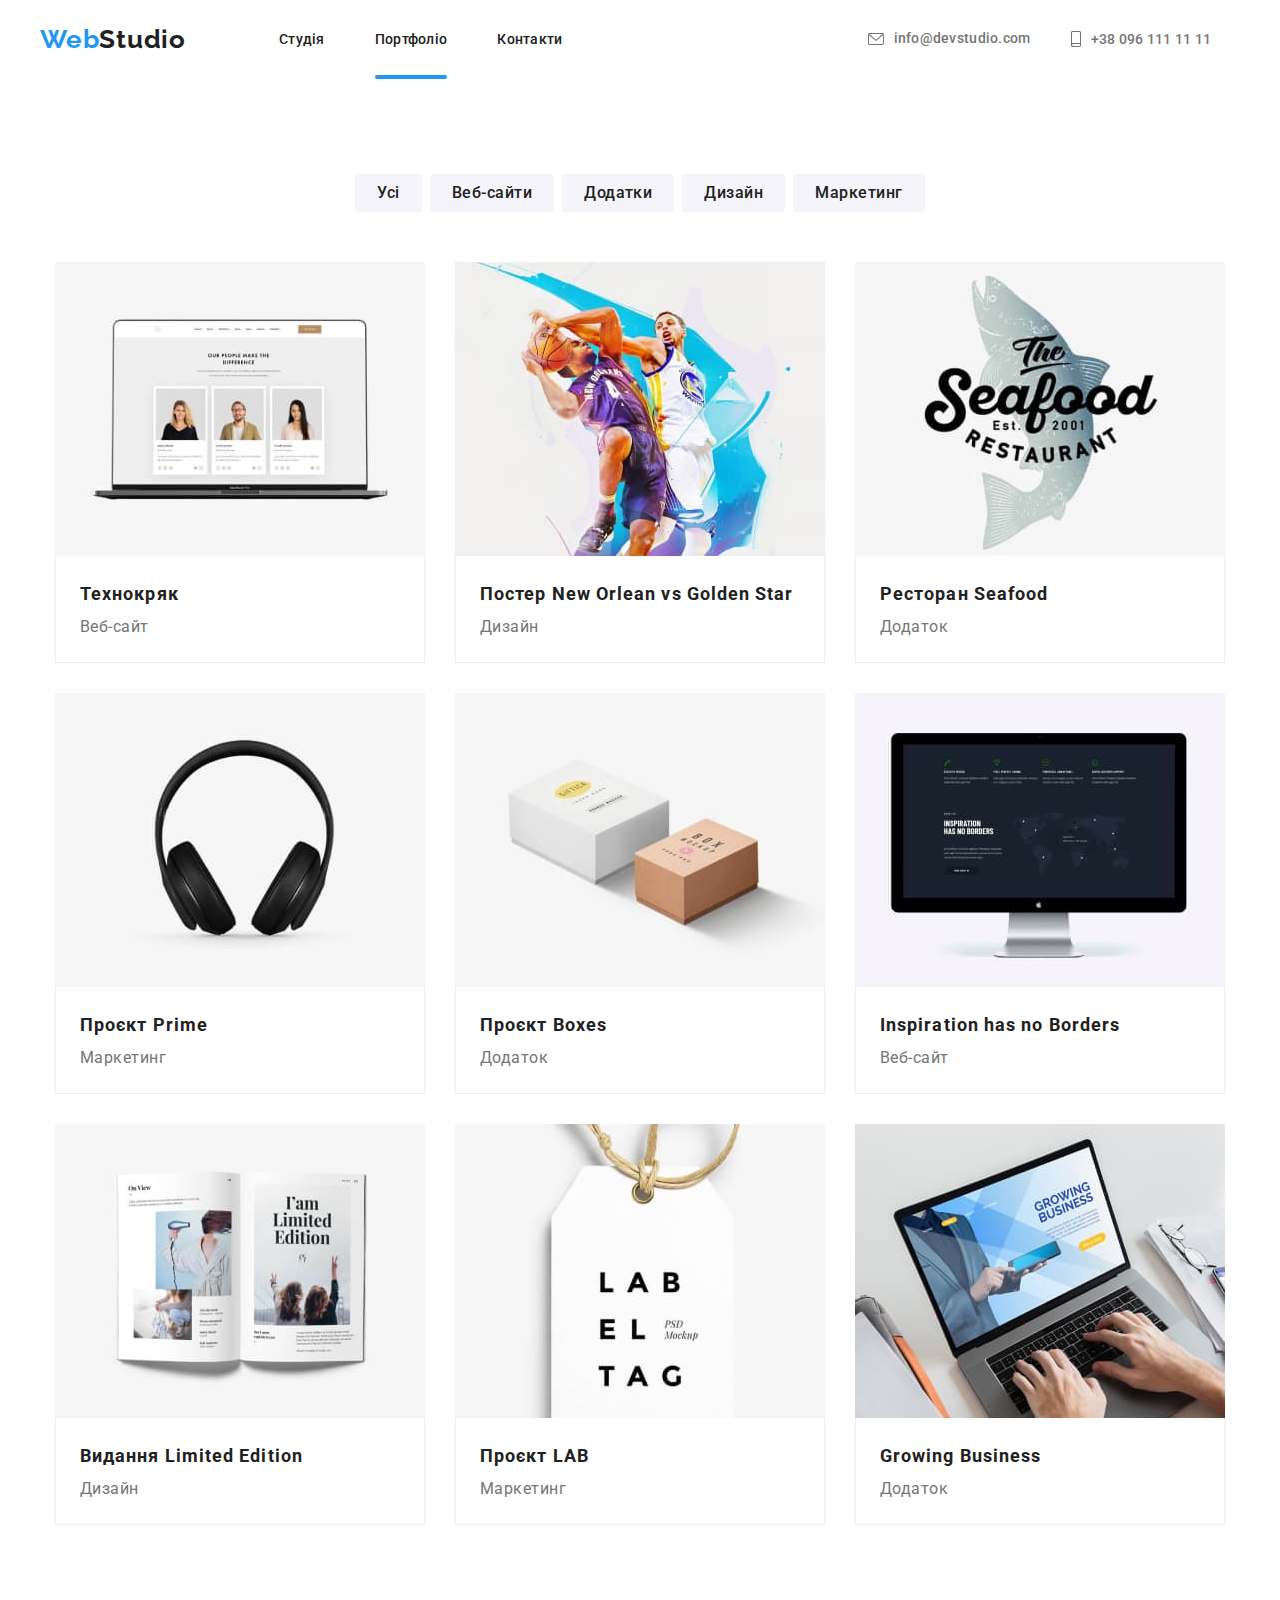
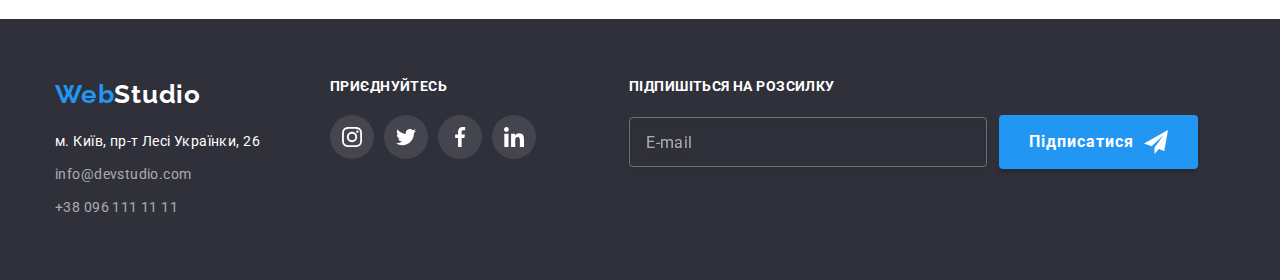
==== portfolio.html @ 7c581000 "initial commit" ====
<!DOCTYPE html>
<html lang="uk">
<head>
    <meta charset="UTF-8">
    <meta http-equiv="X-UA-Compatible" content="IE=edge">
    <meta name="viewport" content="width=device-width, initial-scale=1.0">
    <link rel="preconnect" href="https://fonts.googleapis.com">
    <link rel="preconnect" href="https://fonts.gstatic.com" crossorigin>
    <link href="https://fonts.googleapis.com/css2?family=Raleway:wght@700&family=Roboto:wght@400;500;700;900&display=swap" rel="stylesheet">
    <title>Portfolio</title>
    <link rel="stylesheet" href="https://cdnjs.cloudflare.com/ajax/libs/modern-normalize/1.1.0/modern-normalize.min.css">
    <link rel="stylesheet" href="./css/main.min.css"></head>
</head>
<body>
<header class="header">
    <div class="container header-container">
        <a class="logo header-blue-logo" lang="en" href="./index.html">Web<span
                class="header-black-logo">Studio</span></a>
        <div class="full-menu">
            <nav class="navigation">
                <ul class="navigation-list">
                    <li class="item"><a class="nav-link" href="./index.html">Студія</a></li>
                    <li class="item"><a class="nav-link current" href="portfolio.html">Портфоліо</a></li>
                    <li class="item"><a class="nav-link" href="#">Контакти</a></li>
                </ul>
            </nav>
            <ul class="header-adress">
                <li class="item">
                    <a class="adress-link" href="mailto:info@devstudio.com">
                        <svg class="icon" width="16" height="12">
                            <use href="./images/icons.svg#icon-envelope"></use>
                        </svg>
                        info@devstudio.com
                    </a>
                </li>
                <li class="item">
                    <a class="adress-link" href="tel:+380961111111">
                        <svg class="icon" width="10" height="16">
                            <use href="./images/icons.svg#icon-smartphone"></use>
                        </svg>
                        +38 096 111 11 11
                    </a>
                </li>
            </ul>
        </div>
        <button type="button" class="menu-open" data-menu-open>
            <svg class="menu-icon" width="40" height="40">
                <use class="icon-menu" href="./images/icons.svg#icon-menu-open"></use>
            </svg>
        </button>
    </div>
    <div class="mobile-menu is-hidden" data-menu>
        <div class="mob-container">
            <div class="mob-menu-top">
                <button type="button" class="menu-close" data-menu-close>
                    <svg class="menu-icon" width="40" height="40">
                        <use class="icon-menu" href="./images/icons.svg#icon-menu-close"></use>
                    </svg>
                </button>
                <ul class="mob-navigation-list">
                    <li class="item"><a class="mob-nav-link" href="./index.html">Студія</a></li>
                    <li class="item"><a class="mob-nav-link" href="portfolio.html">Портфоліо</a></li>
                    <li class="item"><a class="mob-nav-link" href="#">Контакти</a></li>
                </ul>
            </div>
            <div class="mob-menu-bottom">
                <ul class="mob-header-adress">
                    <li class="item">
                        <a class="mob-adress-link" href="mailto:info@devstudio.com">
                            info@devstudio.com
                        </a>
                    </li>
                    <li class="item">
                        <a class="mob-adress-link tel" href="tel:+380961111111">
                            +38 096 111 11 11
                        </a>
                    </li>
                </ul>
                <ul class="mob-soc-list">
                    <li class="soc-list-item">
                        <a class="soc-link instagram" href="">Instagram</a>
                    </li>
                    <li class="soc-list-item">
                        <a class="soc-link" href="">Twitter</a>
                    </li>
                    <li class="soc-list-item">
                        <a class="soc-link" href="">Facebook</a>
                    </li>
                    <li class="soc-list-item">
                        <a class="soc-link linkedin" href="">LinkedIn</a>
                    </li>
                </ul>
            </div>
        </div>
    </div>
</header>
    <main>
<section class="section projects">
    <div class="container">
    <h1 hidden>Наші проекти</h1>
    <ul class="filter">
        <li class="item"><button class="filter-button" type="button">Усі</button></li>
        <li class="item"><button class="filter-button" type="button">Веб-сайти</button></li>
        <li class="item"><button class="filter-button" type="button">Додатки</button></li>
        <li class="item"><button class="filter-button" type="button">Дизайн</button></li>
        <li class="item"><button class="filter-button" type="button">Маркетинг</button></li>
    </ul>
    <ul class="project-list">
        <li class="item">
            <a href="#" class="project-link">
                    <div class="portfolio-thumb">
                        <img class="project-photo" src="./images/tehnokryak.jpg" alt="зображення ноутбука з проектом" width="370">
                        <p class="overlay">Ресурс пропонує комплексні пропозиції з різним рівнем функціоналу та сервісів.
                        Все це дозволить відвідувачу отримати вичерпні відомості про компанію чи приватну особу.</p>
                    </div>
                <div class="description">
                    <h2 class="project-title">Технокряк</h2>
                    <p class="project-type">Веб-сайт</p>
                </div>
            </a>
        </li>
        <li class="item">
            <a href="#" class="project-link">
                <div class="portfolio-thumb">
                    <img class="project-photo" src="./images/poster.jpg" alt="зображення баскетболістів" width="370">
                    <p class="overlay">Ресурс пропонує комплексні пропозиції з різним рівнем функціоналу та сервісів.
                        Все це дозволить відвідувачу отримати вичерпні відомості про компанію чи приватну особу.</p>
                </div>
                <div class="description">
                    <h2 class="project-title">Постер New Orlean vs Golden Star</h2>
                    <p class="project-type">Дизайн</p>
                </div>
            </a>
        </li>
        <li class="item">
            <a href="#" class="project-link">
                <div class="portfolio-thumb">
                    <img class="project-photo" src="./images/restaurant.jpg" alt="постер ресторану" width="370">
                    <p class="overlay">Ресурс пропонує комплексні пропозиції з різним рівнем функціоналу та сервісів.
                        Все це дозволить відвідувачу отримати вичерпні відомості про компанію чи приватну особу.</p>
                </div>
                <div class="description">
                    <h2 class="project-title">Ресторан Seafood</h2>
                    <p class="project-type">Додаток</p>
                </div>
            </a>
        </li>
        <li class="item">
            <a href="#" class="project-link">
                <div class="portfolio-thumb">
                    <img class="project-photo" src="./images/project-prime.jpg" alt="зображення навушників" width="370">
                    <p class="overlay">Ресурс пропонує комплексні пропозиції з різним рівнем функціоналу та сервісів.
                        Все це дозволить відвідувачу отримати вичерпні відомості про компанію чи приватну особу.</p>
                </div>
                <div class="description">
                    <h2 class="project-title">Проєкт Prime</h2>
                    <p class="project-type">Маркетинг</p>
                </div>
            </a>
        </li>
        <li class="item">
            <a href="#" class="project-link">
                <div class="portfolio-thumb">
                    <img class="project-photo" src="./images/project-boxes.jpg" alt="зображення двох коробок" width="370">
                    <p class="overlay">Ресурс пропонує комплексні пропозиції з різним рівнем функціоналу та сервісів.
                        Все це дозволить відвідувачу отримати вичерпні відомості про компанію чи приватну особу.</p>
                  </div>
                <div class="description">
                    <h2 class="project-title">Проєкт Boxes</h2>
                    <p class="project-type">Додаток</p>
                </div>
            </a>
        </li>
        <li class="item">
            <a href="#" class="project-link">
                <div class="portfolio-thumb">
                    <img class="project-photo" src="./images/inspiration.jpg" alt="зображення екрану компьютера" width="370">
                    <p class="overlay">Ресурс пропонує комплексні пропозиції з різним рівнем функціоналу та сервісів.
                        Все це дозволить відвідувачу отримати вичерпні відомості про компанію чи приватну особу.</p>
                  </div>
                <div class="description">
                    <h2 class="project-title">Inspiration has no Borders</h2>
                    <p class="project-type">Веб-сайт</p>
                </div>
            </a>
        </li>
        <li class="item">
            <a href="#" class="project-link">
                <div class="portfolio-thumb">
                    <img class="project-photo" src="./images/limited-edition.jpg" alt="зображення розгорнутого журналу" width="370">
                    <p class="overlay">Ресурс пропонує комплексні пропозиції з різним рівнем функціоналу та сервісів.
                        Все це дозволить відвідувачу отримати вичерпні відомості про компанію чи приватну особу.</p>
                  </div>
                <div class="description">
                    <h2 class="project-title">Видання Limited Edition</h2>
                    <p class="project-type">Дизайн</p>
                </div>
            </a>
        </li>
        <li class="item">
            <a href="#" class="project-link">
                <div class="portfolio-thumb">
                     <img class="project-photo" src="./images/project-lab.jpg" alt="зображення логотипу проекту" width="370">
                    <p class="overlay">Ресурс пропонує комплексні пропозиції з різним рівнем функціоналу та сервісів.
                        Все це дозволить відвідувачу отримати вичерпні відомості про компанію чи приватну особу.</p>
                  </div>
                <div class="description">
                    <h2 class="project-title">Проєкт LAB</h2>
                    <p class="project-type">Маркетинг</p>
                </div>
            </a>
        </li>
        <li class="item">
            <a href="#" class="project-link">
                <div class="portfolio-thumb">
                    <img class="project-photo" src="./images/business.jpg" alt="зображення відкритого ноутбука" width="370">
                    <p class="overlay">Ресурс пропонує комплексні пропозиції з різним рівнем функціоналу та сервісів.
                        Все це дозволить відвідувачу отримати вичерпні відомості про компанію чи приватну особу.</p>
                  </div>
                <div class="description">
                    <h2 class="project-title">Growing Business</h2>
                    <p class="project-type">Додаток</p>
                </div>
            </a>
        </li>
    </ul>
</section>
    </main>
    <footer class="footer">
        <div class="container footer-container">
            <div class="tablet-container">
                <div class="adress">
                    <a class="logo footer-blue-logo" lang="en" href="./index.html">Web<span
                            class="footer-black-logo">Studio</span></a>
                    <address>
                        <ul class="footer-adress">
                            <li class="item"><a class="location" href="https://goo.gl/maps/H59a2wNS6eCXU6x1A" target="_blank">м.
                                Київ, пр-т Лесі Українки, 26</a></li>
                            <li class="item"><a class="mail" href="mailto:info@devstudio.com">info@devstudio.com</a></li>
                            <li class="item"><a class="phone" href="tel:+380961111111">+38 096 111 11 11</a></li>
                        </ul>
                    </address>
                </div>
                <div class="footer-social-links">
                    <p class="join">ПРИЄДНУЙТЕСЬ</p>
                    <ul class="social-links-list">
                        <li class="social-link">
                            <a class="footer-item" href="#" target="_blank">
                                <svg class="icon" width="20" height="20">
                                    <use href="./images/icons.svg#icon-instagram"></use>
                                </svg>
                            </a>
                        </li>
                        <li class="social-link">
                            <a class="footer-item" href="#" target="_blank">
                                <svg class="icon" width="20" height="20">
                                    <use href="./images/icons.svg#icon-twitter"></use>
                                </svg>
                            </a>
                        </li>
                        <li class="social-link">
                            <a class="footer-item" href="#" target="_blank">
                                <svg class="icon" width="20" height="20">
                                    <use href="./images/icons.svg#icon-facebook"></use>
                                </svg>
                            </a>
                        </li>
                        <li class="social-link">
                            <a class="footer-item" href="#" target="_blank">
                                <svg class="icon" width="20" height="20">
                                    <use href="./images/icons.svg#icon-linkedin"></use>
                                </svg>
                            </a>
                        </li>
                    </ul>
                </div>
            </div>
            <div class="subscription">
                <p class="subscription-title">Підпишіться на розсилку</p>
                <form class="subscription-form">
                    <label>
                        <input
                                class="subscription-input"
                                type="email"
                                name="subscription-input"
                                placeholder="E-mail"
                                required
                        >
                    </label>
                    <button class="subscription-button" type="submit">Підписатися
                        <svg class="subscription-icon" width="24" height="24">
                            <use href="./images/icons.svg#icon-send"></use>
                        </svg>
                    </button>
                </form>
            </div>
        </div>
    </footer>
<script src="./js/menu.js"></script>
</body>
</html>
---- css/main.min.css ----
*,
*::before,
*::after {
  box-sizing: border-box; }

.section {
  padding-top: 94px;
  padding-bottom: 94px; }

body {
  font-size: 14px;
  font-family: 'Roboto', sans-serif;
  font-style: normal;
  color: var(--main-color); }

.no-scroll {
  overflow: hidden; }

.container {
  width: 100%;
  padding-left: 15px;
  padding-right: 15px;
  margin: 0 auto; }
  @media screen and (min-width: 480px) {
    .container {
      max-width: 480px; } }
  @media screen and (min-width: 768px) {
    .container {
      max-width: 768px; } }
  @media screen and (min-width: 1200px) {
    .container {
      max-width: 1200px; } }

h1,
h2,
h3,
h4,
h5,
h6,
p,
ul {
  margin: 0;
  padding: 0; }

ul {
  list-style: none; }

img {
  display: block;
  max-width: 100%;
  height: auto;
  width: 100%; }

:root {
  --brand-color: #2196F3;
  --main-color: #212121;
  --main-background: #F5F5F5;
  --secondary-background: #F5F4FA;
  --background-color: #2F303A;
  --secondary-color:#FFFFFF;
  --secondary-text-color: #757575;
  --shadow-color: rgba(255, 255, 255, 0.6);
  --border-color: #EEEEEE;
  --portfolio-border: #ECECEC;
  --client-color: #AFB1B8; }

.visually-hidden {
  position: absolute;
  white-space: nowrap;
  width: 1px;
  height: 1px;
  overflow: hidden;
  border: 0;
  padding: 0;
  clip: rect(0 0 0 0);
  clip-path: inset(50%);
  margin: -1px; }

.is-hidden {
  opacity: 0;
  visibility: hidden;
  pointer-events: none; }

.header {
  background-color: var(--secondary-color); }

.header-container {
  display: flex;
  align-items: center;
  padding: 0; }

.current {
  color: var(--brand-color);
  position: relative; }
  .current::after {
    content: '';
    display: flex;
    width: 100%;
    height: 4px;
    top: 76px;
    background: var(--brand-color);
    border-radius: 2px;
    position: absolute;
    bottom: 0; }

.nav-link:active,
.nav-link:hover,
.nav-link:focus {
  color: var(--brand-color); }

.nav-link,
.adress-link {
  padding-top: 32px;
  padding-bottom: 32px; }

.full-menu {
  display: none; }
  @media screen and (min-width: 768px) {
    .full-menu {
      display: flex; } }

.logo {
  display: block;
  padding-top: 24px;
  padding-bottom: 25px;
  font-family: 'Raleway', sans-serif;
  font-weight: 700;
  font-size: 24px;
  line-height: 1.19;
  letter-spacing: 0.03em;
  text-decoration: none; }
  @media screen and (max-width: 767px) {
    .logo {
      margin-left: 15px; } }
  @media screen and (min-width: 1200px) {
    .logo {
      font-size: 26px; } }

.header-blue-logo {
  color: var(--brand-color); }

.header-black-logo {
  color: var(--main-color); }

.navigation {
  display: flex;
  align-items: center; }

.navigation-list,
.header-adress {
  display: flex; }

.navigation-list {
  gap: 50px;
  margin-left: 88px;
  margin-right: 90px; }
  @media screen and (min-width: 1200px) {
    .navigation-list {
      margin-left: 93px;
      margin-right: 305px; } }

.nav-link {
  color: var(--main-color);
  font-weight: 500;
  font-size: 14px;
  line-height: 1.14;
  letter-spacing: 0.02em;
  text-decoration: none;
  cursor: pointer;
  transition: color 250ms cubic-bezier(0.4, 0, 0.2, 1); }

.header-adress {
  display: flex;
  margin-left: auto; }
  @media screen and (min-width: 768px) {
    .header-adress {
      flex-direction: column;
      gap: 10px;
      padding: 0; } }
  @media screen and (min-width: 1200px) {
    .header-adress {
      flex-direction: row;
      gap: 40px; } }

.adress-link {
  display: flex;
  align-items: center;
  padding: 0;
  text-decoration: none;
  color: var(--secondary-text-color);
  font-weight: 500;
  font-size: 12px;
  line-height: 1.14;
  letter-spacing: 0.02em;
  cursor: pointer;
  transition: color 250ms cubic-bezier(0.4, 0, 0.2, 1); }
  .adress-link:active, .adress-link:hover, .adress-link:focus {
    color: var(--brand-color); }
  @media screen and (min-width: 1200px) {
    .adress-link {
      font-size: 14px; } }

.adress-link .icon {
  margin-right: 10px;
  fill: currentColor;
  transition: fill 250ms cubic-bezier(0.4, 0, 0.2, 1); }

.adress-link:hover .icon,
.adress-link:focus .icon {
  fill: var(--brand-color); }

.mobile-menu {
  position: fixed;
  top: 0;
  z-index: 1;
  width: 100vw;
  height: 100vh;
  padding-top: 10px;
  padding-bottom: 10px;
  padding-left: 40px;
  background-color: var(--secondary-color); }
  @media screen and (min-width: 768px) {
    .mobile-menu {
      display: none; } }

.mob-container {
  height: 100%;
  display: flex;
  flex-direction: column;
  justify-content: space-between;
  overflow: auto; }

.menu-open {
  display: block;
  margin-left: auto;
  margin-right: 0;
  padding: 0;
  border: none;
  background-color: transparent; }
  @media screen and (min-width: 768px) {
    .menu-open {
      display: none; } }

.menu-close {
  display: block;
  margin-left: auto;
  margin-bottom: 8px;
  padding: 0;
  border: none;
  background-color: transparent; }

.menu-open:hover .menu-icon, .menu-open:focus .menu-icon {
  fill: var(--brand-color);
  cursor: pointer; }
.menu-close:hover .menu-icon, .menu-close:focus .menu-icon {
  fill: var(--brand-color);
  cursor: pointer; }

.mob-navigation-list {
  display: flex;
  flex-direction: column;
  gap: 32px;
  margin-bottom: 306px; }

.mob-nav-link {
  color: var(--main-color);
  font-weight: 500;
  font-size: 35px;
  line-height: 1.14;
  letter-spacing: 0.02em;
  text-decoration: none;
  cursor: pointer;
  transition: color 250ms cubic-bezier(0.4, 0, 0.2, 1); }
  @media screen and (min-width: 480px) {
    .mob-nav-link {
      font-size: 40px; } }
  .mob-nav-link:active, .mob-nav-link:hover, .mob-nav-link:focus {
    color: var(--brand-color); }

.mob-header-adress {
  display: flex;
  flex-direction: column;
  gap: 32px;
  margin-bottom: 64px; }

.mob-adress-link {
  text-decoration: none;
  color: var(--brand-color);
  font-weight: 500;
  font-size: 25px;
  line-height: 1.18;
  letter-spacing: 0.02em;
  cursor: pointer;
  transition: color 250ms cubic-bezier(0.4, 0, 0.2, 1); }
  @media screen and (min-width: 480px) {
    .mob-adress-link {
      font-size: 34px; } }

.tel {
  font-size: 20px;
  line-height: 1.16;
  color: var(--secondary-text-color); }
  @media screen and (min-width: 480px) {
    .tel {
      font-size: 24px; } }

.mob-soc-list {
  display: flex; }

.soc-link {
  text-decoration: none;
  border-right: 1px solid rgba(33, 33, 33, 0.2);
  padding: 0 10px;
  font-weight: 500;
  font-size: 12px;
  line-height: 1.22;
  letter-spacing: 0.02em;
  color: var(--brand-color); }
  @media screen and (min-width: 480px) {
    .soc-link {
      font-size: 12px; } }

.instagram {
  padding-left: 0; }

.linkedin {
  padding-right: 0;
  border-right: none; }

.hero {
  padding-top: 118px;
  padding-bottom: 118px;
  text-align: center;
  /* background-color: var(--background-color); */
  background-image: linear-gradient(to right, rgba(47, 48, 58, 0.4), rgba(47, 48, 58, 0.4)), url("../images/hero-mobile.jpg");
  background-repeat: no-repeat;
  background-size: cover; }
  @media (min-device-pixel-ratio: 2), (min-resolution: 192dpi), (min-resolution: 2dppx) {
    .hero {
      background-image: linear-gradient(to right, rgba(47, 48, 58, 0.4), rgba(47, 48, 58, 0.4)), url("../images/hero-mobile-2x.jpg"); } }
  @media (min-width: 480px) {
    .hero {
      background-image: linear-gradient(to right, rgba(47, 48, 58, 0.4), rgba(47, 48, 58, 0.4)), url("../images/hero-tab.jpg"); } }
  @media (min-width: 480px) and (min-device-pixel-ratio: 2), (min-width: 480px) and (min-resolution: 192dpi), (min-width: 480px) and (min-resolution: 2dppx) {
    .hero {
      background-image: linear-gradient(to right, rgba(47, 48, 58, 0.4), rgba(47, 48, 58, 0.4)), url("../images/hero-tab-2x.jpg"); } }

  @media (min-width: 768px) {
    .hero {
      background-image: linear-gradient(to right, rgba(47, 48, 58, 0.4), rgba(47, 48, 58, 0.4)), url("../images/hero-desctop.jpg"); } }
  @media (min-width: 768px) and (min-device-pixel-ratio: 2), (min-width: 768px) and (min-resolution: 192dpi), (min-width: 768px) and (min-resolution: 2dppx) {
    .hero {
      background-image: linear-gradient(to right, rgba(47, 48, 58, 0.4), rgba(47, 48, 58, 0.4)), url("../images/hero-desctop-2x.jpg"); } }

  @media (min-width: 1200px) {
    .hero {
      padding-top: 200px;
      padding-bottom: 200px; } }

.main-title {
  margin-bottom: 30px;
  color: var(--secondary-color);
  font-weight: 900;
  font-size: 26px;
  line-height: 1.62;
  text-align: center;
  letter-spacing: 0.06em;
  text-transform: uppercase; }
  @media (min-width: 1200px) {
    .main-title {
      padding-top: 200px;
      font-size: 44px;
      line-height: 1.36; } }

.br {
  display: none; }
  @media (min-width: 1200px) {
    .br {
      display: block; } }

.button {
  width: 200px;
  height: 50px;
  color: var(--secondary-color);
  font-family: inherit;
  font-style: normal;
  font-weight: 700;
  font-size: 16px;
  line-height: 1.88;
  background-color: var(--brand-color);
  border-radius: 4px;
  border: none;
  background-color: var(--brand-color);
  letter-spacing: 0.06em;
  text-align: center;
  cursor: pointer;
  transition: box-shadow 250ms cubic-bezier(0.4, 0, 0.2, 1); }
  .button:hover, .button:focus {
    box-shadow: 0px 4px 4px rgba(0, 0, 0, 0.15); }

.backdrop {
  position: fixed;
  top: 0;
  width: 100%;
  height: 100%;
  background-color: rgba(48, 48, 48, 0.563);
  transition: opacity 250ms cubic-bezier(0.4, 0, 0.2, 1), visibility 250ms cubic-bezier(0.4, 0, 0.2, 1); }

.modal {
  position: absolute;
  width: 100%;
  min-height: 581px;
  background-color: var(--secondary-color);
  border-radius: 5px;
  box-shadow: 0px 1px 3px rgba(0, 0, 0, 0.12), 0px 1px 1px rgba(0, 0, 0, 0.14), 0px 2px 1px rgba(0, 0, 0, 0.2);
  top: 50%;
  left: 50%;
  transform: translate(-50%, -50%) scale(1);
  transition: transform 250ms cubic-bezier(0.4, 0, 0.2, 1); }
  @media screen and (min-width: 480px) {
    .modal {
      max-width: 480px; } }
  @media screen and (min-width: 768px) {
    .modal {
      width: 476px;
      height: 581px; } }
  @media screen and (min-width: 1200px) {
    .modal {
      width: 528px; } }

.backdrop.is-hidden .modal {
  transform: translate(-50%, -50%) scale(2); }

.modal-close {
  position: absolute;
  right: 8px;
  top: 8px;
  width: 30px;
  height: 30px;
  background: var(--secondary-color);
  border: 1px solid rgba(0, 0, 0, 0.1);
  border-radius: 50%;
  display: flex;
  align-items: center;
  justify-content: center;
  background-color: transparent;
  cursor: pointer; }

.modal-close-icon {
  transition: fill 250ms cubic-bezier(0.4, 0, 0.2, 1); }
  .modal-close:hover .modal-close-icon, .modal-close:focus .modal-close-icon {
    fill: var(--brand-color); }

.modal-title {
  margin-top: 40px;
  margin-bottom: 12px;
  margin-right: 40px;
  margin-left: 40px;
  font-weight: 700;
  font-size: 19px;
  line-height: 1.15;
  text-align: center;
  letter-spacing: 0.03em;
  color: var(--main-color); }

.modal-form {
  display: flex;
  flex-direction: column;
  margin-right: 10px;
  margin-left: 10px; }
  @media screen and (min-width: 480px) {
    .modal-form {
      margin-right: 40px;
      margin-left: 40px; } }

.input-wrapper {
  position: relative;
  margin-bottom: 10px; }
  .input-wrapper:nth-of-type(4n) {
    margin-bottom: 20px; }

.modal-input {
  width: 100%;
  height: 40px;
  padding-left: 42px;
  border: 1px solid rgba(33, 33, 33, 0.2);
  border-radius: 4px;
  background-color: transparent;
  outline: transparent;
  cursor: pointer;
  transition: border-color 250ms cubic-bezier(0.4, 0, 0.2, 1); }
  .modal-input:focus, .modal-input:hover {
    border-color: var(--brand-color); }
  @media screen and (min-width: 480px) {
    .modal-input {
      max-width: 480px; } }
  @media screen and (min-width: 768px) {
    .modal-input {
      max-width: 768px; } }
  @media screen and (min-width: 1200px) {
    .modal-input {
      max-width: 1200px; } }

.modal-icon {
  position: absolute;
  left: 12px;
  top: 50%;
  transform: translateY(-50%);
  transition: fill 250ms cubic-bezier(0.4, 0, 0.2, 1); }
  .modal-input:focus + .modal-icon, .modal-input:hover + .modal-icon {
    fill: var(--brand-color); }

.modal-label {
  display: block;
  margin-bottom: 4px;
  font-weight: 400;
  font-size: 12px;
  line-height: 1.16;
  letter-spacing: 0.01em;
  color: var(--secondary-text-color); }

.modal-textarea {
  width: 100%;
  height: 120px;
  border: 1px solid rgba(33, 33, 33, 0.2);
  border-radius: 4px;
  resize: none;
  padding-top: 12px;
  padding-left: 16px;
  background-color: transparent;
  outline: transparent;
  cursor: pointer;
  transition: border-color 250ms cubic-bezier(0.4, 0, 0.2, 1); }
  .modal-textarea:focus, .modal-textarea:hover {
    border-color: var(--brand-color); }
  .modal-textarea::placeholder {
    font-weight: 400;
    font-size: 12px;
    line-height: 1.16;
    letter-spacing: 0.01em;
    color: rgba(117, 117, 117, 0.5); }
  @media screen and (min-width: 480px) {
    .modal-textarea {
      max-width: 480px; } }
  @media screen and (min-width: 768px) {
    .modal-textarea {
      max-width: 768px; } }
  @media screen and (min-width: 1200px) {
    .modal-textarea {
      max-width: 1200px; } }

.checkbox-text {
  display: flex;
  text-align: center;
  align-items: center;
  position: relative;
  font-weight: 400;
  font-size: 12px;
  line-height: 1.71;
  letter-spacing: 0.03em;
  color: var(--secondary-text-color); }
  @media screen and (min-width: 1200px) {
    .checkbox-text {
      font-size: 14px;
      width: 528px; } }

.policy {
  display: flex;
  text-align: center;
  margin-left: 3px;
  font-weight: 400;
  font-size: 12px;
  line-height: 1.71;
  letter-spacing: 0.03em;
  color: var(--brand-color); }
  @media screen and (min-width: 1200px) {
    .policy {
      font-size: 14px; } }

.check-icon {
  display: inline-block;
  width: 16px;
  height: 15px;
  margin-right: 8px;
  border: 2px solid var(--main-color);
  border-radius: 4px; }
  .checkbox:checked + .check-icon {
    border-color: transparent;
    background-color: var(--brand-color);
    background-image: url("../images/icon-check.svg");
    background-size: contain;
    background-position: center;
    background-origin: border-box; }

.submit-button {
  display: block;
  margin-top: 30px;
  margin-bottom: 40px;
  margin-left: auto;
  margin-right: auto;
  align-items: center;
  text-align: center;
  width: 200px;
  height: 50px;
  font-weight: 700;
  font-size: 16px;
  line-height: 1.88;
  letter-spacing: 0.06em;
  color: var(--secondary-color);
  background-color: var(--brand-color);
  border-color: transparent;
  border-radius: 4px;
  cursor: pointer;
  transition: box-shadow 250ms cubic-bezier(0.4, 0, 0.2, 1); }
  .submit-button:hover, .submit-button:focus {
    box-shadow: 0px 4px 4px rgba(0, 0, 0, 0.15); }

.benefits {
  padding-top: 60px;
  padding-bottom: 60px; }
  .benefits__list {
    display: flex;
    flex-direction: column;
    align-items: center;
    gap: 30px; }
    .benefits__list .benefits__item {
      width: 100%; }
      @media screen and (min-width: 768px) {
        .benefits__list .benefits__item {
          width: calc((100% - 30px) / 2); } }
    @media screen and (min-width: 768px) {
      .benefits__list {
        flex-direction: row;
        flex-wrap: wrap; } }
    @media screen and (min-width: 1200px) {
      .benefits__list {
        flex-wrap: nowrap; } }
  .benefits__picture {
    display: flex;
    margin-bottom: 30px;
    width: 100%;
    height: 120px;
    background-color: var(--secondary-background);
    align-items: center;
    justify-content: center; }
  .benefits__title {
    margin-bottom: 10px;
    font-weight: 700;
    font-size: 14px;
    line-height: 1.14;
    letter-spacing: 0.03em;
    text-transform: uppercase;
    text-align: center; }
    @media screen and (min-width: 768px) {
      .benefits__title {
        text-align: start; } }
  .benefits__text {
    line-height: 1.71;
    font-size: 14px;
    letter-spacing: 0.03em;
    color: var(--secondary-text-color); }
  @media screen and (min-width: 1200px) {
    .benefits {
      padding: 94px 0; } }

.work {
  display: none;
  padding-top: 0;
  padding-bottom: 94px; }
  .work__title {
    margin-bottom: 50px;
    font-weight: 700;
    font-size: 36px;
    line-height: 1.17;
    text-align: center;
    letter-spacing: 0.03em; }
  .work__list {
    display: flex;
    gap: 30px; }
  .work__thumb {
    position: relative; }
  .work__text {
    display: flex;
    align-items: center;
    justify-content: center;
    position: absolute;
    bottom: 0px;
    width: 100%;
    height: 70px;
    font-weight: 700;
    line-height: 1.14;
    letter-spacing: 0.03em;
    text-transform: uppercase;
    color: var(--secondary-color);
    background-color: rgba(47, 48, 58, 0.8); }
  @media screen and (min-width: 1200px) {
    .work {
      display: flex; } }

.team {
  background-color: var(--secondary-background);
  padding: 60px 0; }
  .team__title {
    margin-bottom: 30px;
    font-weight: 700;
    font-size: 28px;
    line-height: 1.17;
    text-align: center;
    letter-spacing: 0.03em; }
  .team__list {
    display: flex;
    gap: 30px;
    flex-direction: column; }
    @media screen and (min-width: 768px) {
      .team__list {
        flex-direction: row;
        flex-wrap: wrap; } }
    @media screen and (min-width: 1200px) {
      .team__list {
        flex-wrap: nowrap; } }
  .team__item {
    padding-bottom: 30px;
    width: 100%;
    background: var(--secondary-color);
    box-shadow: 0px 1px 3px rgba(0, 0, 0, 0.12), 0px 1px 1px rgba(0, 0, 0, 0.14), 0px 2px 1px rgba(0, 0, 0, 0.2);
    border-radius: 0px 0px 4px 4px;
    align-items: center; }
    @media screen and (min-width: 768px) {
      .team__item {
        width: calc((100% - 30px) / 2); } }
  .team__photo {
    width: 100%;
    height: auto; }
  .team__name {
    margin-top: 30px;
    text-align: center;
    font-weight: 500;
    font-size: 16px;
    line-height: 19px;
    letter-spacing: 0.03em; }
  .team__position {
    margin-top: 10px;
    font-size: 16px;
    line-height: 1.19;
    text-align: center;
    letter-spacing: 0.03em;
    color: var(--secondary-text-color); }
  .team__social-links-list {
    display: flex;
    margin-top: 16px;
    gap: 10px;
    justify-content: center; }
  .team__social-link {
    width: 44px;
    height: 44px;
    transition: background-color 250ms cubic-bezier(0.4, 0, 0.2, 1); }
    .team__social-link .team__social-link-item {
      display: flex;
      width: 100%;
      height: 100%;
      padding-bottom: 0;
      align-items: center;
      justify-content: center;
      border-radius: 50%;
      box-shadow: none;
      fill: var(--client-color);
      background-color: var(--secondary-color);
      transition: fill 250ms cubic-bezier(0.4, 0, 0.2, 1); }
      .team__social-link .team__social-link-item:hover, .team__social-link .team__social-link-item:focus {
        background-color: var(--brand-color);
        fill: var(--secondary-color); }
  @media screen and (min-width: 1200px) {
    .team {
      padding: 94px 0; } }

.clients {
  width: 100%;
  padding: 60px 0; }
  @media screen and (min-width: 1200px) {
    .clients {
      padding: 94px 0; } }

.clients-title {
  margin-bottom: 30px;
  font-weight: 700;
  font-size: 28px;
  line-height: 1.18;
  text-align: center;
  letter-spacing: 0.03em;
  color: var(--main-color); }
  @media screen and (min-width: 1200px) {
    .clients-title {
      font-size: 36px;
      margin-bottom: 50px; } }

.clients-list {
  display: flex;
  justify-content: center;
  gap: 30px;
  align-items: center;
  flex-wrap: wrap; }
  .clients-list .item {
    width: calc((100% - 30px) / 2);
    height: 92px; }
    @media screen and (min-width: 768px) {
      .clients-list .item {
        width: calc((100% - 30px) / 4); } }
  @media screen and (min-width: 1200px) {
    .clients-list {
      flex-wrap: nowrap; } }

.client-link {
  display: flex;
  width: 100%;
  height: 100%;
  border: 1px solid var(--client-color);
  border-radius: 4px;
  align-items: center;
  justify-content: center;
  fill: var(--client-color);
  transition: border 250ms cubic-bezier(0.4, 0, 0.2, 1); }
  @media screen and (min-width: 480px) {
    .client-link {
      max-width: 480px; } }
  @media screen and (min-width: 768px) {
    .client-link {
      max-width: 768px; } }
  .client-link .icon {
    transition: fill 250ms cubic-bezier(0.4, 0, 0.2, 1); }
  .client-link:hover, .client-link:focus {
    border: 1px solid var(--brand-color); }

.client-link:hover .icon, .client-link:focus .icon {
  fill: var(--brand-color); }

.portfolio-header {
  border: 1px solid var(--portfolio-border); }

.filter {
  display: flex;
  justify-content: center;
  margin-bottom: 50px;
  list-style: none; }
  .filter .item + .item {
    margin-left: 8px; }
  .filter-button {
    padding: 6px 22px;
    background-color: var(--secondary-background);
    font-family: 'Roboto', sans-serif;
    font-style: normal;
    font-weight: 500;
    font-size: 16px;
    line-height: 1.62;
    letter-spacing: 0.03em;
    text-align: center;
    color: var(--main-color);
    border-radius: 4px;
    border: none;
    cursor: pointer;
    transition: background-color 250ms cubic-bezier(0.4, 0, 0.2, 1), color 250ms cubic-bezier(0.4, 0, 0.2, 1), box-shadow 250ms cubic-bezier(0.4, 0, 0.2, 1); }
    .filter-button:active, .filter-button:hover, .filter-button:focus {
      background-color: var(--brand-color);
      color: var(--secondary-color);
      box-shadow: 0px 3px 1px rgba(0, 0, 0, 0.1), 0px 1px 2px rgba(0, 0, 0, 0.08), 0px 2px 2px rgba(0, 0, 0, 0.12); }

.portfolio-thumb {
  position: relative;
  overflow: hidden; }

.project-list {
  display: flex;
  flex-wrap: wrap;
  gap: 30px; }
  .project-list.item {
    width: 370px;
    background: var(--secondary-color); }

.project-link {
  display: block;
  text-decoration: none;
  color: var(--main-color); }
  .project-link:hover, .project-link:focus {
    box-shadow: 0px 1px 1px rgba(0, 0, 0, 0.12), 0px 4px 4px rgba(0, 0, 0, 0.06), 1px 4px 6px rgba(0, 0, 0, 0.16); }

.description {
  padding: 20px 24px;
  border-left: 1px solid var(--border-color);
  border-bottom: 1px solid var(--border-color);
  border-right: 1px solid var(--border-color); }

.project-title {
  font-weight: 700;
  font-size: 18px;
  line-height: 2;
  letter-spacing: 0.06em; }

.project-type {
  font-size: 16px;
  line-height: 1.88;
  letter-spacing: 0.03em;
  color: var(--secondary-text-color); }

.overlay {
  position: absolute;
  top: 0;
  background-color: rgba(33, 150, 243, 0.9);
  color: var(--secondary-color);
  font-weight: 400;
  font-size: 18px;
  line-height: 1.55;
  letter-spacing: 0.03em;
  padding: 63px 24px;
  height: 100%;
  transform: translatey(100%);
  transition: transform 250ms cubic-bezier(0.4, 0, 0.2, 1);
  overflow: hidden; }
  .project-link:focus .overlay, .project-link:hover .overlay {
    transform: translatey(0); }

.footer {
  padding-top: 60px;
  padding-bottom: 60px;
  display: flex;
  background-color: var(--background-color); }

.footer-container {
  display: flex;
  flex-direction: column;
  align-items: center; }
  @media screen and (min-width: 1200px) {
    .footer-container {
      flex-direction: row;
      align-items: flex-start; } }

@media screen and (min-width: 768px) {
  .tablet-container {
    display: flex;
    gap: 165px; } }
@media screen and (min-width: 1200px) {
  .tablet-container {
    gap: 70px; } }

.footer .logo {
  margin-bottom: 28px;
  margin-right: 0;
  padding: 0;
  text-align: center; }
  @media screen and (min-width: 1200px) {
    .footer .logo {
      display: flex;
      align-items: start;
      margin-bottom: 20px; } }

.footer-blue-logo {
  color: var(--brand-color); }

.footer-black-logo {
  color: var(--secondary-color); }

.footer-adress {
  display: flex;
  flex-direction: column;
  margin-top: 0;
  gap: 12px;
  align-items: center; }
  @media screen and (min-width: 1200px) {
    .footer-adress {
      align-items: start;
      gap: 9px; } }

.location {
  font-style: normal;
  font-weight: 400;
  font-size: 14px;
  line-height: 1.71;
  letter-spacing: 0.03em;
  color: var(--secondary-color);
  text-decoration: none; }

.location,
.mail,
.phone {
  display: block;
  transition: color 250ms cubic-bezier(0.4, 0, 0.2, 1); }
  .location:active, .location:hover, .location:focus,
  .mail:active,
  .mail:hover,
  .mail:focus,
  .phone:active,
  .phone:hover,
  .phone:focus {
    color: var(--brand-color); }

.mail,
.phone {
  font-style: normal;
  font-weight: 400;
  font-size: 14px;
  line-height: 1.71;
  letter-spacing: 0.03em;
  color: var(--shadow-color);
  text-decoration: none; }

.phone {
  margin-bottom: 0; }

.footer-social-links {
  display: flex;
  flex-direction: column;
  gap: 20px;
  align-items: center;
  margin-top: 60px; }
  @media screen and (min-width: 768px) {
    .footer-social-links {
      margin-top: 0; } }
  @media screen and (min-width: 1200px) {
    .footer-social-links {
      align-items: start; } }

.join {
  font-weight: 700;
  line-height: 1.14;
  letter-spacing: 0.03em;
  text-transform: uppercase;
  color: var(--secondary-color); }

.social-links-list {
  display: flex;
  gap: 10px;
  width: 100%;
  height: auto;
  padding-bottom: 0;
  align-items: center;
  justify-content: center; }

.footer-item {
  display: flex;
  width: 44px;
  height: 44px;
  align-items: center;
  justify-content: center;
  border-radius: 50%;
  box-shadow: none;
  fill: var(--secondary-color);
  background-color: rgba(255, 255, 255, 0.1);
  transition: background-color 250ms cubic-bezier(0.4, 0, 0.2, 1); }
  .footer-item:hover, .footer-item:focus {
    background-color: var(--brand-color); }

.subscription {
  display: flex;
  flex-direction: column;
  align-items: center;
  margin-top: 60px;
  gap: 20px; }
  @media screen and (min-width: 1200px) {
    .subscription {
      margin-top: 0;
      margin-left: 93px;
      align-items: start; } }
  .subscription-form {
    display: flex;
    flex-direction: column;
    justify-content: center;
    align-items: center;
    gap: 20px; }
    @media screen and (min-width: 1200px) {
      .subscription-form {
        flex-direction: row;
        gap: 0; } }
  .subscription-title {
    display: flex;
    font-weight: 700;
    font-size: 14px;
    line-height: 1.14;
    letter-spacing: 0.03em;
    text-transform: uppercase;
    color: var(--secondary-color); }
  .subscription-input {
    width: 358px;
    height: 50px;
    padding-left: 16px;
    margin-right: 12px;
    border: 1px solid rgba(255, 255, 255, 0.3);
    filter: drop-shadow(0px 4px 4px rgba(0, 0, 0, 0.15));
    border-radius: 4px;
    background-color: transparent;
    color: rgba(255, 255, 255, 0.6);
    font-weight: 400;
    font-size: 16px; }
    @media screen and (max-width: 479px) {
      .subscription-input {
        width: 250px;
        margin-left: 10px;
        margin-right: 10px; } }
    .subscription-input:focus, .subscription-input:hover {
      border-color: var(--brand-color);
      outline: none; }
    .subscription-input::placeholder {
      font-weight: 400;
      font-size: 16px;
      line-height: 1.25;
      display: flex;
      align-items: center;
      letter-spacing: 0.03em;
      color: rgba(255, 255, 255, 0.6); }
  .subscription-button {
    font-weight: 700;
    font-size: 16px;
    line-height: 1.88;
    display: flex;
    gap: 10px;
    align-items: center;
    text-align: center;
    letter-spacing: 0.06em;
    color: var(--secondary-color);
    background-color: var(--brand-color);
    border-radius: 4px;
    border-color: transparent;
    padding-left: 28px;
    padding-right: 28px;
    padding-top: 10px;
    padding-bottom: 10px;
    cursor: pointer;
    box-shadow: 0px 4px 4px rgba(0, 0, 0, 0.15);
    transition: background-color 250ms cubic-bezier(0.4, 0, 0.2, 1); }
    .subscription-button:hover, .subscription-button:focus {
      background-color: #188CE8; }

/*# sourceMappingURL=main.min.css.map */
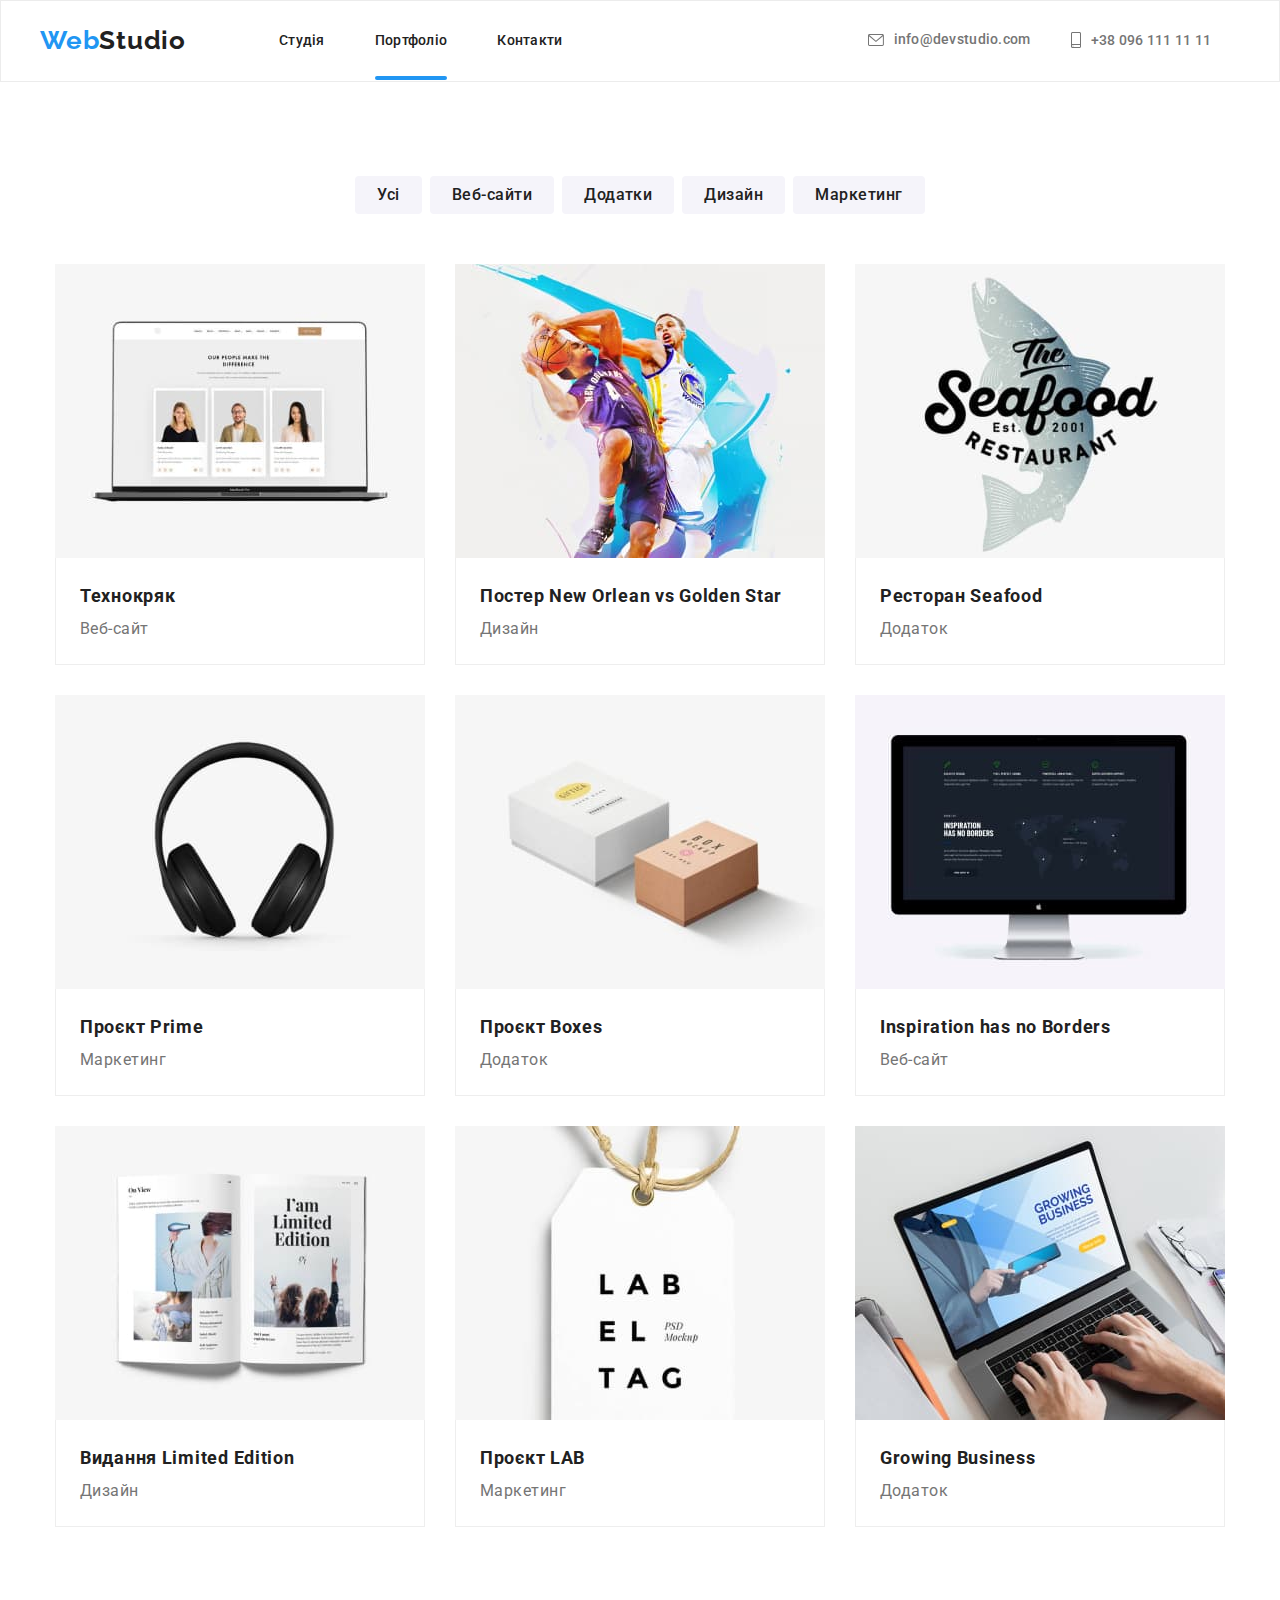
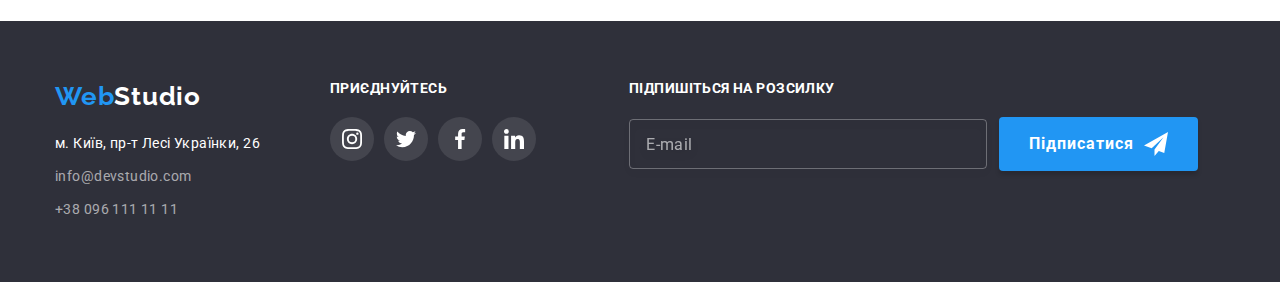
==== commit 972d2163: "bugs fixed" ====
--- a/portfolio.html
+++ b/portfolio.html
@@ -6,13 +6,15 @@
     <meta name="viewport" content="width=device-width, initial-scale=1.0">
     <link rel="preconnect" href="https://fonts.googleapis.com">
     <link rel="preconnect" href="https://fonts.gstatic.com" crossorigin>
-    <link href="https://fonts.googleapis.com/css2?family=Raleway:wght@700&family=Roboto:wght@400;500;700;900&display=swap" rel="stylesheet">
+    <link href="https://fonts.googleapis.com/css2?family=Raleway:wght@700&family=Roboto:wght@400;500;700;900&display=swap"
+          rel="stylesheet">
     <title>Portfolio</title>
-    <link rel="stylesheet" href="https://cdnjs.cloudflare.com/ajax/libs/modern-normalize/1.1.0/modern-normalize.min.css">
-    <link rel="stylesheet" href="./css/main.min.css"></head>
+    <link rel="stylesheet"
+          href="https://cdnjs.cloudflare.com/ajax/libs/modern-normalize/1.1.0/modern-normalize.min.css">
+    <link rel="stylesheet" href="./css/main.min.css">
 </head>
 <body>
-<header class="header">
+<header class="header portfolio-header">
     <div class="container header-container">
         <a class="logo header-blue-logo" lang="en" href="./index.html">Web<span
                 class="header-black-logo">Studio</span></a>
@@ -94,208 +96,364 @@
         </div>
     </div>
 </header>
-    <main>
-<section class="section projects">
-    <div class="container">
-    <h1 hidden>Наші проекти</h1>
-    <ul class="filter">
-        <li class="item"><button class="filter-button" type="button">Усі</button></li>
-        <li class="item"><button class="filter-button" type="button">Веб-сайти</button></li>
-        <li class="item"><button class="filter-button" type="button">Додатки</button></li>
-        <li class="item"><button class="filter-button" type="button">Дизайн</button></li>
-        <li class="item"><button class="filter-button" type="button">Маркетинг</button></li>
-    </ul>
-    <ul class="project-list">
-        <li class="item">
-            <a href="#" class="project-link">
-                    <div class="portfolio-thumb">
-                        <img class="project-photo" src="./images/tehnokryak.jpg" alt="зображення ноутбука з проектом" width="370">
-                        <p class="overlay">Ресурс пропонує комплексні пропозиції з різним рівнем функціоналу та сервісів.
-                        Все це дозволить відвідувачу отримати вичерпні відомості про компанію чи приватну особу.</p>
-                    </div>
-                <div class="description">
-                    <h2 class="project-title">Технокряк</h2>
-                    <p class="project-type">Веб-сайт</p>
-                </div>
-            </a>
-        </li>
-        <li class="item">
-            <a href="#" class="project-link">
-                <div class="portfolio-thumb">
-                    <img class="project-photo" src="./images/poster.jpg" alt="зображення баскетболістів" width="370">
-                    <p class="overlay">Ресурс пропонує комплексні пропозиції з різним рівнем функціоналу та сервісів.
-                        Все це дозволить відвідувачу отримати вичерпні відомості про компанію чи приватну особу.</p>
-                </div>
-                <div class="description">
-                    <h2 class="project-title">Постер New Orlean vs Golden Star</h2>
-                    <p class="project-type">Дизайн</p>
-                </div>
-            </a>
-        </li>
-        <li class="item">
-            <a href="#" class="project-link">
-                <div class="portfolio-thumb">
-                    <img class="project-photo" src="./images/restaurant.jpg" alt="постер ресторану" width="370">
-                    <p class="overlay">Ресурс пропонує комплексні пропозиції з різним рівнем функціоналу та сервісів.
-                        Все це дозволить відвідувачу отримати вичерпні відомості про компанію чи приватну особу.</p>
-                </div>
-                <div class="description">
-                    <h2 class="project-title">Ресторан Seafood</h2>
-                    <p class="project-type">Додаток</p>
-                </div>
-            </a>
-        </li>
-        <li class="item">
-            <a href="#" class="project-link">
-                <div class="portfolio-thumb">
-                    <img class="project-photo" src="./images/project-prime.jpg" alt="зображення навушників" width="370">
-                    <p class="overlay">Ресурс пропонує комплексні пропозиції з різним рівнем функціоналу та сервісів.
-                        Все це дозволить відвідувачу отримати вичерпні відомості про компанію чи приватну особу.</p>
-                </div>
-                <div class="description">
-                    <h2 class="project-title">Проєкт Prime</h2>
-                    <p class="project-type">Маркетинг</p>
-                </div>
-            </a>
-        </li>
-        <li class="item">
-            <a href="#" class="project-link">
-                <div class="portfolio-thumb">
-                    <img class="project-photo" src="./images/project-boxes.jpg" alt="зображення двох коробок" width="370">
-                    <p class="overlay">Ресурс пропонує комплексні пропозиції з різним рівнем функціоналу та сервісів.
-                        Все це дозволить відвідувачу отримати вичерпні відомості про компанію чи приватну особу.</p>
-                  </div>
-                <div class="description">
-                    <h2 class="project-title">Проєкт Boxes</h2>
-                    <p class="project-type">Додаток</p>
-                </div>
-            </a>
-        </li>
-        <li class="item">
-            <a href="#" class="project-link">
-                <div class="portfolio-thumb">
-                    <img class="project-photo" src="./images/inspiration.jpg" alt="зображення екрану компьютера" width="370">
-                    <p class="overlay">Ресурс пропонує комплексні пропозиції з різним рівнем функціоналу та сервісів.
-                        Все це дозволить відвідувачу отримати вичерпні відомості про компанію чи приватну особу.</p>
-                  </div>
-                <div class="description">
-                    <h2 class="project-title">Inspiration has no Borders</h2>
-                    <p class="project-type">Веб-сайт</p>
-                </div>
-            </a>
-        </li>
-        <li class="item">
-            <a href="#" class="project-link">
-                <div class="portfolio-thumb">
-                    <img class="project-photo" src="./images/limited-edition.jpg" alt="зображення розгорнутого журналу" width="370">
-                    <p class="overlay">Ресурс пропонує комплексні пропозиції з різним рівнем функціоналу та сервісів.
-                        Все це дозволить відвідувачу отримати вичерпні відомості про компанію чи приватну особу.</p>
-                  </div>
-                <div class="description">
-                    <h2 class="project-title">Видання Limited Edition</h2>
-                    <p class="project-type">Дизайн</p>
-                </div>
-            </a>
-        </li>
-        <li class="item">
-            <a href="#" class="project-link">
-                <div class="portfolio-thumb">
-                     <img class="project-photo" src="./images/project-lab.jpg" alt="зображення логотипу проекту" width="370">
-                    <p class="overlay">Ресурс пропонує комплексні пропозиції з різним рівнем функціоналу та сервісів.
-                        Все це дозволить відвідувачу отримати вичерпні відомості про компанію чи приватну особу.</p>
-                  </div>
-                <div class="description">
-                    <h2 class="project-title">Проєкт LAB</h2>
-                    <p class="project-type">Маркетинг</p>
-                </div>
-            </a>
-        </li>
-        <li class="item">
-            <a href="#" class="project-link">
-                <div class="portfolio-thumb">
-                    <img class="project-photo" src="./images/business.jpg" alt="зображення відкритого ноутбука" width="370">
-                    <p class="overlay">Ресурс пропонує комплексні пропозиції з різним рівнем функціоналу та сервісів.
-                        Все це дозволить відвідувачу отримати вичерпні відомості про компанію чи приватну особу.</p>
-                  </div>
-                <div class="description">
-                    <h2 class="project-title">Growing Business</h2>
-                    <p class="project-type">Додаток</p>
-                </div>
-            </a>
-        </li>
-    </ul>
-</section>
-    </main>
-    <footer class="footer">
-        <div class="container footer-container">
-            <div class="tablet-container">
-                <div class="adress">
-                    <a class="logo footer-blue-logo" lang="en" href="./index.html">Web<span
-                            class="footer-black-logo">Studio</span></a>
-                    <address>
-                        <ul class="footer-adress">
-                            <li class="item"><a class="location" href="https://goo.gl/maps/H59a2wNS6eCXU6x1A" target="_blank">м.
-                                Київ, пр-т Лесі Українки, 26</a></li>
-                            <li class="item"><a class="mail" href="mailto:info@devstudio.com">info@devstudio.com</a></li>
-                            <li class="item"><a class="phone" href="tel:+380961111111">+38 096 111 11 11</a></li>
-                        </ul>
-                    </address>
-                </div>
-                <div class="footer-social-links">
-                    <p class="join">ПРИЄДНУЙТЕСЬ</p>
-                    <ul class="social-links-list">
-                        <li class="social-link">
-                            <a class="footer-item" href="#" target="_blank">
-                                <svg class="icon" width="20" height="20">
-                                    <use href="./images/icons.svg#icon-instagram"></use>
-                                </svg>
-                            </a>
-                        </li>
-                        <li class="social-link">
-                            <a class="footer-item" href="#" target="_blank">
-                                <svg class="icon" width="20" height="20">
-                                    <use href="./images/icons.svg#icon-twitter"></use>
-                                </svg>
-                            </a>
-                        </li>
-                        <li class="social-link">
-                            <a class="footer-item" href="#" target="_blank">
-                                <svg class="icon" width="20" height="20">
-                                    <use href="./images/icons.svg#icon-facebook"></use>
-                                </svg>
-                            </a>
-                        </li>
-                        <li class="social-link">
-                            <a class="footer-item" href="#" target="_blank">
-                                <svg class="icon" width="20" height="20">
-                                    <use href="./images/icons.svg#icon-linkedin"></use>
-                                </svg>
-                            </a>
-                        </li>
+<main>
+    <section class="section projects">
+        <div class="container">
+            <h1 hidden>Наші проекти</h1>
+            <ul class="filter">
+                <li class="item">
+                    <button class="filter-button" type="button">Усі</button>
+                </li>
+                <li class="item">
+                    <button class="filter-button" type="button">Веб-сайти</button>
+                </li>
+                <li class="item">
+                    <button class="filter-button" type="button">Додатки</button>
+                </li>
+                <li class="item">
+                    <button class="filter-button" type="button">Дизайн</button>
+                </li>
+                <li class="item">
+                    <button class="filter-button" type="button">Маркетинг</button>
+                </li>
+            </ul>
+            <ul class="project-list">
+                <li class="item">
+                    <a href="#" class="project-link">
+                        <div class="portfolio-thumb">
+                            <picture>
+                                <source
+                                        srcset="./images/tehnokryak.jpg 1x, ./images/tehnokryak-2x.jpg 2x"
+                                        media="(min-width: 1200px)"
+                                >
+                                <source
+                                        srcset="./images/tehnokryak-tab.jpg 1x, ./images/tehnokryak-tab-2x.jpg 2x"
+                                        media="(min-width: 768px)">
+                                <source
+                                        srcset="./images/tehnokryak-mob.jpg 1x, ./images/tehnokryak-mob-2x.jpg 2x"
+                                        media="(max-width: 767px)">
+                                <img
+                                        src="./images/tehnokryak-mob.jpg"
+                                        alt="зображення ноутбука з проектом" width="450">
+                            </picture>
+                            <p class="overlay">Ресурс пропонує комплексні пропозиції з різним рівнем функціоналу та
+                                сервісів.
+                                Все це дозволить відвідувачу отримати вичерпні відомості про компанію чи приватну
+                                особу.</p>
+                        </div>
+                        <div class="description">
+                            <h2 class="project-title">Технокряк</h2>
+                            <p class="project-type">Веб-сайт</p>
+                        </div>
+                    </a>
+                </li>
+                <li class="item">
+                    <a href="#" class="project-link">
+                        <div class="portfolio-thumb">
+                            <picture>
+                                <source
+                                        srcset="./images/poster.jpg 1x, ./images/poster-2x.jpg 2x"
+                                        media="(min-width: 1200px)"
+                                >
+                                <source
+                                        srcset="./images/poster-tab.jpg 1x, ./images/poster-tab-2x.jpg 2x"
+                                        media="(min-width: 768px)">
+                                <source
+                                        srcset="./images/poster-mob.jpg 1x, ./images/poster-mob-2x.jpg 2x"
+                                        media="(max-width: 767px)">
+                                <img
+                                        src="./images/poster-mob.jpg"
+                                        alt="зображення баскетболістів" width="450">
+                            </picture>
+                            <p class="overlay">Ресурс пропонує комплексні пропозиції з різним рівнем функціоналу та
+                                сервісів.
+                                Все це дозволить відвідувачу отримати вичерпні відомості про компанію чи приватну
+                                особу.</p>
+                        </div>
+                        <div class="description">
+                            <h2 class="project-title">Постер New Orlean vs Golden Star</h2>
+                            <p class="project-type">Дизайн</p>
+                        </div>
+                    </a>
+                </li>
+                <li class="item">
+                    <a href="#" class="project-link">
+                        <div class="portfolio-thumb">
+                            <picture>
+                                <source
+                                        srcset="./images/restaurant.jpg 1x, ./images/restaurant-2x.jpg 2x"
+                                        media="(min-width: 1200px)"
+                                >
+                                <source
+                                        srcset="./images/restaurant-tab.jpg 1x, ./images/restaurant-tab-2x.jpg 2x"
+                                        media="(min-width: 768px)">
+                                <source
+                                        srcset="./images/restaurant-mob.jpg 1x, ./images/restaurant-mob-2x.jpg 2x"
+                                        media="(max-width: 767px)">
+                                <img
+                                        src="./images/restaurant-mob.jpg"
+                                        alt="постер ресторану" width="450">
+                            </picture>
+                            <p class="overlay">Ресурс пропонує комплексні пропозиції з різним рівнем функціоналу та
+                                сервісів.
+                                Все це дозволить відвідувачу отримати вичерпні відомості про компанію чи приватну
+                                особу.</p>
+                        </div>
+                        <div class="description">
+                            <h2 class="project-title">Ресторан Seafood</h2>
+                            <p class="project-type">Додаток</p>
+                        </div>
+                    </a>
+                </li>
+                <li class="item">
+                    <a href="#" class="project-link">
+                        <div class="portfolio-thumb">
+                            <picture>
+                                <source
+                                        srcset="./images/project-prime.jpg 1x, ./images/project-prime-2x.jpg 2x"
+                                        media="(min-width: 1200px)"
+                                >
+                                <source
+                                        srcset="./images/project-prime-tab.jpg 1x, ./images/project-prime-tab-2x.jpg 2x"
+                                        media="(min-width: 768px)">
+                                <source
+                                        srcset="./images/project-prime-mob.jpg 1x, ./images/project-prime-mob0-2x.jpg 2x"
+                                        media="(max-width: 767px)">
+                                <img
+                                        src="./images/project-prime-mob.jpg"
+                                        alt="зображення навушників" width="450">
+                            </picture>
+                            <p class="overlay">Ресурс пропонує комплексні пропозиції з різним рівнем функціоналу та
+                                сервісів.
+                                Все це дозволить відвідувачу отримати вичерпні відомості про компанію чи приватну
+                                особу.</p>
+                        </div>
+                        <div class="description">
+                            <h2 class="project-title">Проєкт Prime</h2>
+                            <p class="project-type">Маркетинг</p>
+                        </div>
+                    </a>
+                </li>
+                <li class="item">
+                    <a href="#" class="project-link">
+                        <div class="portfolio-thumb">
+                            <picture>
+                                <source
+                                        srcset="./images/project-boxes.jpg 1x, ./images/project-boxes-2x.jpg 2x"
+                                        media="(min-width: 1200px)"
+                                >
+                                <source
+                                        srcset="./images/project-boxes-tab.jpg 1x, ./images/project-boxes-tab-2x.jpg 2x"
+                                        media="(min-width: 768px)">
+                                <source
+                                        srcset="./images/project-boxes-mob.jpg 1x, ./images/project-boxes-mob-2x.jpg 2x"
+                                        media="(max-width: 767px)">
+                                <img
+                                        src="./images/project-boxes-mob.jpg"
+                                        alt="зображення двох коробок" width="450">
+                            </picture>
+                            <p class="overlay">Ресурс пропонує комплексні пропозиції з різним рівнем функціоналу та
+                                сервісів.
+                                Все це дозволить відвідувачу отримати вичерпні відомості про компанію чи приватну
+                                особу.</p>
+                        </div>
+                        <div class="description">
+                            <h2 class="project-title">Проєкт Boxes</h2>
+                            <p class="project-type">Додаток</p>
+                        </div>
+                    </a>
+                </li>
+                <li class="item">
+                    <a href="#" class="project-link">
+                        <div class="portfolio-thumb">
+                            <picture>
+                                <source
+                                        srcset="./images/inspiration.jpg 1x, ./images/inspiration-2x.jpg 2x"
+                                        media="(min-width: 1200px)"
+                                >
+                                <source
+                                        srcset="./images/inspiration-tab.jpg 1x, ./images/inspiration-tab-2x.jpg 2x"
+                                        media="(min-width: 768px)">
+                                <source
+                                        srcset="./images/inspiration-mob.jpg 1x, ./images/inspiration-mob-2x.jpg 2x"
+                                        media="(max-width: 767px)">
+                                <img
+                                        src="./images/inspiration-mob.jpg"
+                                        alt="зображення екрану компьютера" width="450">
+                            </picture>
+                            <p class="overlay">Ресурс пропонує комплексні пропозиції з різним рівнем функціоналу та
+                                сервісів.
+                                Все це дозволить відвідувачу отримати вичерпні відомості про компанію чи приватну
+                                особу.</p>
+                        </div>
+                        <div class="description">
+                            <h2 class="project-title">Inspiration has no Borders</h2>
+                            <p class="project-type">Веб-сайт</p>
+                        </div>
+                    </a>
+                </li>
+                <li class="item">
+                    <a href="#" class="project-link">
+                        <div class="portfolio-thumb">
+                            <picture>
+                                <source
+                                        srcset="./images/limited-edition.jpg 1x, ./images/limited-edition-2x.jpg 2x"
+                                        media="(min-width: 1200px)"
+                                >
+                                <source
+                                        srcset="./images/limited-edition-tab.jpg 1x, ./images/limited-edition-tab-2x.jpg 2x"
+                                        media="(min-width: 768px)">
+                                <source
+                                        srcset="./images/limited-edition-mob.jpg 1x, ./images/limited-edition-mob-2x.jpg 2x"
+                                        media="(max-width: 767px)">
+                                <img
+                                        src="./images/limited-edition-mob.jpg"
+                                        alt="зображення розгорнутого журналу" width="450">
+                            </picture>
+                            <p class="overlay">Ресурс пропонує комплексні пропозиції з різним рівнем функціоналу та
+                                сервісів.
+                                Все це дозволить відвідувачу отримати вичерпні відомості про компанію чи приватну
+                                особу.</p>
+                        </div>
+                        <div class="description">
+                            <h2 class="project-title">Видання Limited Edition</h2>
+                            <p class="project-type">Дизайн</p>
+                        </div>
+                    </a>
+                </li>
+                <li class="item">
+                    <a href="#" class="project-link">
+                        <div class="portfolio-thumb">
+                            <picture>
+                                <source
+                                        srcset="./images/project-lab.jpg 1x, ./images/project-lab-2x.jpg 2x"
+                                        media="(min-width: 1200px)"
+                                >
+                                <source
+                                        srcset="./images/project-lab-tab.jpg 1x, ./images/project-lab-tab-2x.jpg 2x"
+                                        media="(min-width: 768px)">
+                                <source
+                                        srcset="./images/project-lab-mob.jpg 1x, ./images/project-lab-mob-2x.jpg 2x"
+                                        media="(max-width: 767px)">
+                                <img
+                                        src="./images/project-lab-mob.jpg"
+                                        alt="зображення логотипу проекту" width="450">
+                            </picture>
+                            <p class="overlay">Ресурс пропонує комплексні пропозиції з різним рівнем функціоналу та
+                                сервісів.
+                                Все це дозволить відвідувачу отримати вичерпні відомості про компанію чи приватну
+                                особу.</p>
+                        </div>
+                        <div class="description">
+                            <h2 class="project-title">Проєкт LAB</h2>
+                            <p class="project-type">Маркетинг</p>
+                        </div>
+                    </a>
+                </li>
+                <li class="item">
+                    <a href="#" class="project-link">
+                        <div class="portfolio-thumb">
+                            <picture>
+                                <source
+                                        srcset="./images/business.jpg 1x, ./images/business-2x.jpg 2x"
+                                        media="(min-width: 1200px)"
+                                >
+                                <source
+                                        srcset="./images/business-tab.jpg 1x, ./images/business-tab-2x.jpg 2x"
+                                        media="(min-width: 768px)">
+                                <source
+                                        srcset="./images/business-mob.jpg 1x, ./images/business-mob-2x.jpg 2x"
+                                        media="(max-width: 767px)">
+                                <img
+                                        src="./images/business-mob.jpg"
+                                        alt="зображення відкритого ноутбука" width="450">
+                            </picture>
+                            <p class="overlay">Ресурс пропонує комплексні пропозиції з різним рівнем функціоналу та
+                                сервісів.
+                                Все це дозволить відвідувачу отримати вичерпні відомості про компанію чи приватну
+                                особу.</p>
+                        </div>
+                        <div class="description">
+                            <h2 class="project-title">Growing Business</h2>
+                            <p class="project-type">Додаток</p>
+                        </div>
+                    </a>
+                </li>
+            </ul>
+        </div>
+    </section>
+</main>
+<footer class="footer">
+    <div class="container footer-container">
+        <div class="tablet-container">
+            <div class="adress">
+                <a class="logo footer-blue-logo" lang="en" href="./index.html">Web<span
+                        class="footer-black-logo">Studio</span></a>
+                <address>
+                    <ul class="footer-adress">
+                        <li class="item"><a class="location" href="https://goo.gl/maps/H59a2wNS6eCXU6x1A"
+                                            target="_blank">м.
+                            Київ, пр-т Лесі Українки, 26</a></li>
+                        <li class="item"><a class="mail" href="mailto:info@devstudio.com">info@devstudio.com</a></li>
+                        <li class="item"><a class="phone" href="tel:+380961111111">+38 096 111 11 11</a></li>
                     </ul>
-                </div>
+                </address>
             </div>
-            <div class="subscription">
-                <p class="subscription-title">Підпишіться на розсилку</p>
-                <form class="subscription-form">
-                    <label>
-                        <input
-                                class="subscription-input"
-                                type="email"
-                                name="subscription-input"
-                                placeholder="E-mail"
-                                required
-                        >
-                    </label>
-                    <button class="subscription-button" type="submit">Підписатися
-                        <svg class="subscription-icon" width="24" height="24">
-                            <use href="./images/icons.svg#icon-send"></use>
-                        </svg>
-                    </button>
-                </form>
+            <div class="footer-social-links">
+                <p class="join">ПРИЄДНУЙТЕСЬ</p>
+                <ul class="social-links-list">
+                    <li class="social-link">
+                        <a class="footer-item" href="#" target="_blank">
+                            <svg class="icon" width="20" height="20">
+                                <use href="./images/icons.svg#icon-instagram"></use>
+                            </svg>
+                        </a>
+                    </li>
+                    <li class="social-link">
+                        <a class="footer-item" href="#" target="_blank">
+                            <svg class="icon" width="20" height="20">
+                                <use href="./images/icons.svg#icon-twitter"></use>
+                            </svg>
+                        </a>
+                    </li>
+                    <li class="social-link">
+                        <a class="footer-item" href="#" target="_blank">
+                            <svg class="icon" width="20" height="20">
+                                <use href="./images/icons.svg#icon-facebook"></use>
+                            </svg>
+                        </a>
+                    </li>
+                    <li class="social-link">
+                        <a class="footer-item" href="#" target="_blank">
+                            <svg class="icon" width="20" height="20">
+                                <use href="./images/icons.svg#icon-linkedin"></use>
+                            </svg>
+                        </a>
+                    </li>
+                </ul>
             </div>
         </div>
-    </footer>
+        <div class="subscription">
+            <p class="subscription-title">Підпишіться на розсилку</p>
+            <form class="subscription-form">
+                <label>
+                    <input
+                            class="subscription-input"
+                            type="email"
+                            name="subscription-input"
+                            placeholder="E-mail"
+                            required
+                    >
+                </label>
+                <button class="subscription-button" type="submit">Підписатися
+                    <svg class="subscription-icon" width="24" height="24">
+                        <use href="./images/icons.svg#icon-send"></use>
+                    </svg>
+                </button>
+            </form>
+        </div>
+    </div>
+</footer>
 <script src="./js/menu.js"></script>
 </body>
 </html>--- a/css/main.min.css
+++ b/css/main.min.css
@@ -838,11 +838,15 @@
 
 .filter {
   display: flex;
-  justify-content: center;
-  margin-bottom: 50px;
-  list-style: none; }
-  .filter .item + .item {
-    margin-left: 8px; }
+  flex-wrap: wrap;
+  justify-content: flex-start;
+  column-gap: 8px;
+  row-gap: 15px;
+  margin-bottom: 50px; }
+  @media screen and (min-width: 768px) {
+    .filter {
+      justify-content: center;
+      gap: 8px; } }
   .filter-button {
     padding: 6px 22px;
     background-color: var(--secondary-background);
@@ -863,26 +867,41 @@
       color: var(--secondary-color);
       box-shadow: 0px 3px 1px rgba(0, 0, 0, 0.1), 0px 1px 2px rgba(0, 0, 0, 0.08), 0px 2px 2px rgba(0, 0, 0, 0.12); }
 
+.projects {
+  padding-top: 60px;
+  padding-bottom: 60px; }
+  @media screen and (min-width: 1200px) {
+    .projects {
+      padding-top: 94px;
+      padding-bottom: 94px; } }
+
 .portfolio-thumb {
   position: relative;
   overflow: hidden; }
 
 .project-list {
+  margin: 0;
   display: flex;
   flex-wrap: wrap;
   gap: 30px; }
   .project-list.item {
-    width: 370px;
+    width: 100%;
     background: var(--secondary-color); }
+    @media screen and (min-width: 768px) {
+      .project-list.item {
+        width: calc((100% - 30px) / 2); } }
 
 .project-link {
-  display: block;
+  display: flex;
+  flex-direction: column;
+  height: 100%;
   text-decoration: none;
   color: var(--main-color); }
   .project-link:hover, .project-link:focus {
     box-shadow: 0px 1px 1px rgba(0, 0, 0, 0.12), 0px 4px 4px rgba(0, 0, 0, 0.06), 1px 4px 6px rgba(0, 0, 0, 0.16); }
 
 .description {
+  flex-grow: 1;
   padding: 20px 24px;
   border-left: 1px solid var(--border-color);
   border-bottom: 1px solid var(--border-color);
@@ -892,7 +911,7 @@
   font-weight: 700;
   font-size: 18px;
   line-height: 2;
-  letter-spacing: 0.06em; }
+  letter-spacing: 0.04em; }
 
 .project-type {
   font-size: 16px;
